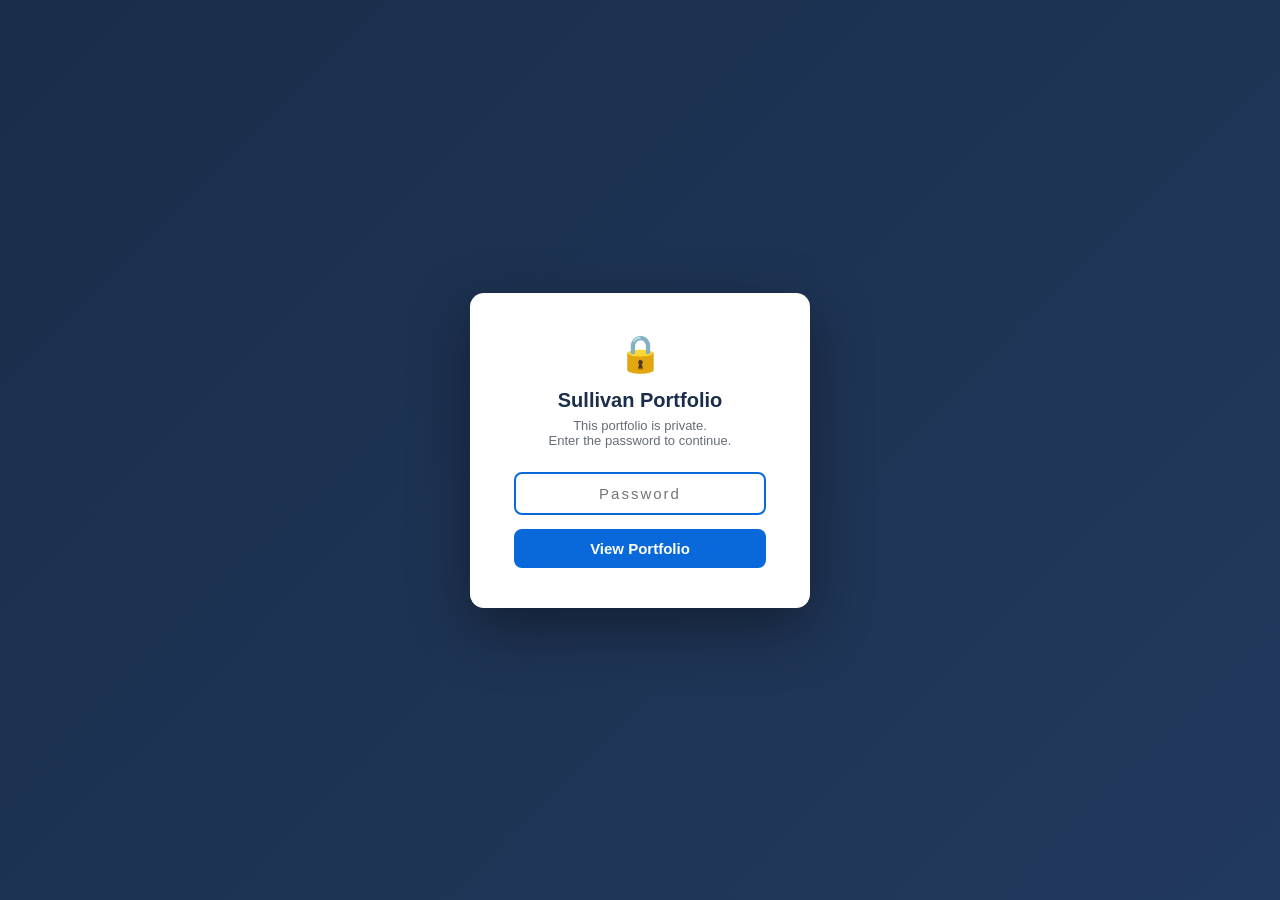
==== index.html @ 4a7bc546 "Site snapshot (history cleared) Co-Authored-By: Claude Opus 5.5 <noreply@anthropic.com> Claude-Sessi" ====
<!DOCTYPE html>
<html lang="en">
<head>
<meta charset="UTF-8">
<meta name="viewport" content="width=device-width, initial-scale=1.0">
<meta http-equiv="Cache-Control" content="no-cache, no-store, must-revalidate">
<meta http-equiv="Pragma" content="no-cache">
<meta http-equiv="Expires" content="0">
<title>Sullivan Portfolio — Live Tracker</title>
<style>
  :root {
    --green: #1a7f37;
    --red: #d1242f;
    --green-bg: rgba(26,127,55,0.08);
    --red-bg: rgba(209,36,47,0.08);
    --navy: #1a2e4a;
    --navy2: #22395e;
    --blue: #0969da;
    --border: #d8dee4;
    --row-alt: #f6f8fa;
    --text: #1f2328;
    --muted: #656d76;
  }

  * { box-sizing: border-box; margin: 0; padding: 0; }

  body {
    font-family: 'Segoe UI', Calibri, Arial, sans-serif;
    background: #edf0f4;
    color: var(--text);
    min-height: 100vh;
  }

  /* ── HEADER ── */
  .header {
    background: linear-gradient(135deg, var(--navy) 0%, var(--navy2) 100%);
    color: #fff;
    padding: 14px 28px;
    display: flex;
    justify-content: space-between;
    align-items: center;
    box-shadow: 0 2px 8px rgba(0,0,0,0.25);
  }
  .header-left h1 { font-size: 18px; font-weight: 700; letter-spacing: 0.3px; }
  .header-left p  { font-size: 12px; opacity: 0.72; margin-top: 3px; }
  .header-right { text-align: right; }
  .total-val { font-size: 30px; font-weight: 700; letter-spacing: -0.5px; }
  .total-sub { font-size: 13px; opacity: 0.85; margin-top: 4px; }

  /* ── TOOLBAR ── */
  .toolbar {
    background: #fff;
    border-bottom: 1px solid var(--border);
    padding: 8px 24px;
    display: flex;
    align-items: center;
    gap: 14px;
    flex-wrap: wrap;
  }
  .btn-refresh {
    background: var(--blue);
    color: #fff;
    border: none;
    padding: 6px 16px;
    border-radius: 6px;
    cursor: pointer;
    font-size: 13px;
    display: flex;
    align-items: center;
    gap: 6px;
    font-weight: 600;
    transition: background 0.15s;
  }
  .btn-refresh:hover:not(:disabled) { background: #0759b8; }
  .btn-refresh:disabled { opacity: 0.55; cursor: not-allowed; }
  .spin { display: inline-block; animation: spin 0.8s linear infinite; }
  @keyframes spin { to { transform: rotate(360deg); } }

  .status-text { font-size: 12px; color: var(--muted); }
  .badge {
    display: inline-flex;
    align-items: center;
    gap: 5px;
    padding: 3px 9px;
    border-radius: 12px;
    font-size: 11px;
    font-weight: 700;
    letter-spacing: 0.3px;
  }
  .badge-open   { background: #e6f4ea; color: var(--green); }
  .badge-closed { background: #fff3cd; color: #856404; }
  .badge-pre    { background: #e8f4fd; color: #0550ae; }
  .badge-post   { background: #f0e8fd; color: #6f42c1; }
  .badge-dot { width: 7px; height: 7px; border-radius: 50%; background: currentColor; }

  /* ── ALERT BAR ── */
  .alert {
    display: none;
    padding: 8px 24px;
    font-size: 12.5px;
  }
  .alert-warn { background: #fff8c5; border-bottom: 1px solid #f0c000; color: #7d5700; }
  .alert-err  { background: #ffebe9; border-bottom: 1px solid #f7c5c0; color: #a0111f; }

  /* ── CONTAINER ── */
  .container { padding: 18px 20px; max-width: 1500px; margin: 0 auto; }

  /* ── CARD ── */
  .card {
    background: #fff;
    border-radius: 8px;
    overflow: hidden;
    box-shadow: 0 1px 4px rgba(0,0,0,0.1);
  }
  .card-header {
    padding: 12px 20px;
    border-bottom: 1px solid var(--border);
    display: flex;
    justify-content: space-between;
    align-items: center;
  }
  .card-title { font-size: 13.5px; font-weight: 700; }
  .card-sub   { font-size: 12px; color: var(--muted); }
  .countdown  { font-size: 12px; color: var(--muted); font-variant-numeric: tabular-nums; }

  /* ── TABLE ── */
  .table-wrap { overflow-x: auto; }
  table { width: 100%; border-collapse: collapse; font-size: 13px; }

  thead tr { background: var(--navy); color: #fff; }
  thead th {
    padding: 10px 12px;
    text-align: right;
    font-size: 11px;
    font-weight: 700;
    text-transform: uppercase;
    letter-spacing: 0.5px;
    white-space: nowrap;
    cursor: pointer;
    user-select: none;
  }
  thead th:hover { background: var(--navy2); }
  thead th.left { text-align: left; }
  thead th .sort-arrow { opacity: 0.45; margin-left: 3px; font-size: 9px; }
  thead th.sort-asc  .sort-arrow { opacity: 1; }
  thead th.sort-desc .sort-arrow { opacity: 1; }

  tbody tr { border-bottom: 1px solid #eaecef; transition: background 0.08s; }
  tbody tr:nth-child(even) { background: var(--row-alt); }
  tbody tr:hover { background: #e8f2ff !important; }

  td {
    padding: 9px 12px;
    text-align: right;
    vertical-align: middle;
    white-space: nowrap;
  }
  td.left { text-align: left; }

  .sym  { font-weight: 800; color: var(--blue); font-size: 13px; }
  .desc { font-size: 12px; color: var(--muted); }

  .price-cell { font-weight: 700; font-variant-numeric: tabular-nums; }
  .mono { font-variant-numeric: tabular-nums; }

  .gain { color: var(--green); font-weight: 700; }
  .loss { color: var(--red);   font-weight: 700; }
  .neutral { color: var(--muted); }

  .gain-cell { background: var(--green-bg); }
  .loss-cell { background: var(--red-bg); }

  .day-line { font-size: 11px; display: block; margin-top: 1px; opacity: 0.85; }

  /* superscript for cp */
  sup { font-size: 8px; vertical-align: super; opacity: 0.7; }

  /* ── TOTALS ROW ── */
  tfoot tr { background: var(--navy); color: #fff; }
  tfoot td { padding: 11px 12px; font-size: 13px; font-weight: 700; font-variant-numeric: tabular-nums; }

  /* ── MINI SPARKLINE BARS ── */
  .bar-wrap { display: flex; align-items: center; gap: 5px; justify-content: flex-end; }
  .bar { height: 14px; border-radius: 2px; min-width: 2px; }
  .bar-g { background: var(--green); }
  .bar-r { background: var(--red); }

  /* ── DISCLAIMER ── */
  .disclaimer {
    text-align: center;
    font-size: 11px;
    color: var(--muted);
    padding: 10px 20px 18px;
  }

  /* ── PRIVATE BADGE ── */
  .private-badge {
    display: inline-block;
    background: #f0e8fd;
    color: #6f42c1;
    font-size: 10px;
    font-weight: 700;
    padding: 2px 7px;
    border-radius: 10px;
    letter-spacing: 0.5px;
  }

  /* ── PASSWORD OVERLAY ── */
  #pw-overlay {
    position: fixed; inset: 0;
    background: linear-gradient(135deg, #1a2e4a 0%, #22395e 100%);
    z-index: 9999;
    display: flex;
    align-items: center;
    justify-content: center;
  }
  #pw-box {
    background: #fff;
    border-radius: 14px;
    padding: 40px 44px;
    width: 340px;
    text-align: center;
    box-shadow: 0 20px 60px rgba(0,0,0,0.4);
  }
  #pw-box h2 { font-size: 20px; font-weight: 800; color: #1a2e4a; margin-bottom: 6px; }
  #pw-box p  { font-size: 13px; color: #656d76; margin-bottom: 24px; }
  #pw-input {
    width: 100%;
    padding: 11px 14px;
    border: 2px solid #d8dee4;
    border-radius: 8px;
    font-size: 15px;
    outline: none;
    transition: border 0.15s;
    text-align: center;
    letter-spacing: 2px;
  }
  #pw-input:focus { border-color: #0969da; }
  #pw-btn {
    margin-top: 14px;
    width: 100%;
    padding: 11px;
    background: #0969da;
    color: #fff;
    border: none;
    border-radius: 8px;
    font-size: 15px;
    font-weight: 700;
    cursor: pointer;
    transition: background 0.15s;
  }
  #pw-btn:hover { background: #0759b8; }
  #pw-err {
    display: none;
    margin-top: 10px;
    font-size: 12px;
    color: #d1242f;
    font-weight: 600;
  }
  #pw-lock { font-size: 36px; margin-bottom: 14px; }

  /* MOBILE: fit the entire spreadsheet on a phone screen */
  @media (max-width: 820px) {
    .header { flex-wrap: wrap; gap: 6px; padding: 10px 14px; }
    .header-left h1 { font-size: 14px; }
    .header-left p  { font-size: 10px; line-height: 1.35; }
    .header-right   { text-align: left; }
    .total-val { font-size: 22px; }
    .total-sub { font-size: 10.5px; }
    .toolbar { padding: 6px 12px; gap: 8px; }
    .btn-refresh { padding: 5px 12px; font-size: 12px; }
    .status-text, .countdown { font-size: 10px; }
    .container { padding: 6px 2px; }
    .card-header { padding: 8px 8px; }
    .card-title { font-size: 12px; }

    .table-wrap { overflow: visible; }
    table { font-size: 10px; }
    thead th { padding: 8px 4px; font-size: 8px; letter-spacing: 0; }
    td { padding: 12px 4px; }
    .sym { font-size: 10px; }
    .desc { font-size: 8px; white-space: normal; display: inline-block; max-width: 78px; line-height: 1.15; }
    .price-cell { font-size: 10px; }
    .day-line { font-size: 8px; }
    tfoot td { padding: 12px 4px; font-size: 10px; }
  }
</style>
</head>
<body>

<!-- PASSWORD OVERLAY -->
<div id="pw-overlay">
  <div id="pw-box">
    <div id="pw-lock">🔒</div>
    <h2>Sullivan Portfolio</h2>
    <p>This portfolio is private.<br>Enter the password to continue.</p>
    <input id="pw-input" type="password" placeholder="Password" autocomplete="off" onkeydown="if(event.key==='Enter')checkPw()">
    <button id="pw-btn" onclick="checkPw()">View Portfolio</button>
    <div id="pw-err">Incorrect password. Try again.</div>
  </div>
</div>

<!-- HEADER -->
<div class="header">
  <div class="header-left">
    <h1 id="hdrName">Sullivan Portfolio</h1>
    <p id="hdrSub"></p>
  </div>
  <div class="header-right">
    <div class="total-val" id="hdrTotal">—</div>
    <div class="total-sub" id="hdrGain">Loading live prices…</div>
  </div>
</div>

<!-- TOOLBAR -->
<div class="toolbar">
  <button class="btn-refresh" id="btnRefresh" onclick="doFetch()">
    <span id="btnIcon">↻</span> Refresh Prices
  </button>
  <span class="status-text" id="statusText">—</span>
  <span class="badge" id="mktBadge" style="display:none"></span>
  <span style="margin-left:auto;" class="countdown" id="cdText"></span>
</div>

<!-- ALERT -->
<div class="alert" id="alertBar"></div>

<!-- MAIN -->
<div class="container">
  <div class="card">
    <div class="card-header">
      <div>
        <span class="card-title" id="acctTitle">Account Positions (Open / Unrealized)</span>
        <span class="card-sub">&nbsp; 15 Positions</span>
      </div>
      <span class="countdown" id="cdText2"></span>
    </div>
    <div class="table-wrap">
      <table id="tbl">
        <thead>
          <tr id="thead">
            <th class="left"   data-col="symbol">Symbol<span class="sort-arrow">▲</span></th>
            <th class="left"   data-col="name">Description<span class="sort-arrow">▲</span></th>
            <th                data-col="qty">Qty<span class="sort-arrow">▲</span></th>
            <th                data-col="price">Recent Price<span class="sort-arrow">▲</span></th>
            <th                data-col="dayChange">Day Change<span class="sort-arrow">▲</span></th>
            <th                data-col="mktVal">Market Value<span class="sort-arrow">▲</span></th>
            <th                data-col="cost">Cost Basis<span class="sort-arrow">▲</span></th>
            <th                data-col="gainLoss">Gain / Loss $<span class="sort-arrow">▲</span></th>
            <th                data-col="gainPct">Gain / Loss %<span class="sort-arrow">▲</span></th>
            <th                data-col="dayValChange">Day Value Δ<span class="sort-arrow">▲</span></th>
            <th class="left">Type</th>
          </tr>
        </thead>
        <tbody id="tbody"></tbody>
        <tfoot>
          <tr>
            <td class="left" colspan="2">PORTFOLIO TOTAL</td>
            <td></td>
            <td></td>
            <td id="ftDayChg">—</td>
            <td id="ftMktVal">—</td>
            <td id="ftCost">—</td>
            <td id="ftGL">—</td>
            <td id="ftGLpct">—</td>
            <td id="ftDayValChg">—</td>
            <td></td>
          </tr>
        </tfoot>
      </table>
    </div>
  </div>
  <p class="disclaimer">
    ⚡ Prices fetched live from Yahoo Finance · Auto-refreshes every 60 s during market hours ·
    Gain/Loss calculated as <em>Market Value − Cost Basis</em> · Day Change = today's price move × shares held ·
    Data is delayed ~15 min and for informational purposes only — not financial advice.
  </p>
</div>

<script>
// ─────────────────────────────────────────────────────────────────────
//  HOLDINGS  (cost = total cost basis from brokerage screenshot)
// ─────────────────────────────────────────────────────────────────────
// Holdings are encrypted below and only decrypted with the password.
let HOLDINGS = [];
const VAULT = { salt:'qKu2V4N37qYkgCxD1p0hZQ==', iv:'QaKT0urTCSaV/+Cg', ct:'Ka+MQ4V2BaVTDB/0UuSbssgO/RqgErUs3/[base64]/5ettnPeFREKphs+Wf2Y87gGBJqY1xcu+GRZ1mcJPe2cwtfghT14kVcwNpnI696yBMUSAvOWT9vTXpd/DBSVzACWgkzadPwuOBwM7kvof+xVr7eZjYff4AFArD/h/UDJGF49nczTPY/dLiT/ljogcMt5wVn4A3OcDSLF1zXCFEhJTR1P+Fn5QjTrNeqfYrEYL6XHox2H8xx/MLaASIVeiq7w9S3850IKHz+k/F9avfCVvOVJ6YyGGNlyjIXaEWGLaC/[base64]/9TcHuzi6f3F1LEqNP1LRwH2zA5FWB+jajtp4JWH2IgxTX2d97hy+UZ4fLWtwzIBGug9XImvWq9TWLtZ0UrgLJShdem7JSSP4k845FwTBcV3RqzHAAvwIpIszKKgUXTzRNQ/[base64]/dg8zMrc6wtHzKpQOphyOmXFdGmQ5KdK7LvDOUb7I/cy26XMsC8S0JVIfNDFm7nhNj0jSxquH9HFdQx77FQihfSfNH9xzHjF6lv8BUm8fl82ybMFtK2OiPemasIjRV4W6eVM7LhNL601u4gU/FoVS5bctRboxoMO/v7hxMMDkSC3I4vJLL/RmFWR71wveaYncmT/A2fBlp7gEGiX8y5K+gAOH6IdJuTWahnWA9xebmSV/0kzIft6xK19uk0loJ0Us71AXRzS/BJcelmmMs+U4RhI5UTeBfrpiMYL4+3MRZPimqfanvAFQdv9jnZ5SA5t+ztahwJmmaIWXRLAxG8wyP0Y+SYLnFmJWiznYE/cJJZ7svB80vAJu0n0ARJKPnKY5HJQmxG+D4/j0INvW3KePdS8uGFRRgkU29ywmCp7HlsPWaaFbGS9KjuhAWCwBebX5G2Dpz3vieyXhB3PE5I00jdesVairne0A6WIYQujO0GwVT7Co5r9w/2KGzneF2RoitF95HVBD9kcO+cLikNkDRGu/CTEGAAy0xlq9jjjKVqqwTBTvfALLn8I9MTyXRFK+MeqvQvevRCTiyCe4gKR/a3lS0DyqqgDW2I3xYox+pL22VMyl3Zx2twYPd0Dr2NnvfS7l5cjM5GfDZCqxQJSE876iWZpKmMSWxm+HJClJcqJSGZ8rjb74DfhPJTmpXX6biJQf3Mc5eZ5SFKN8GgF/yAR8aEOlBV0pCNWvNcR6BuDfmBt/zUNC069pg3PN2+GdHdaltBpyLBSrCp0Gy/dnPIkxKeKrJ+kJ708Ym0quVc0hTXM4G1rXHpFBIB9WKkaKFSVZmwuT4v0AcwzeyjKJoKyq1YN7xfdUnmgRLEcnle3BPl+8Jw+KnKtggD4z3F/Z3Wy0MzBV/XjY0QKUZz5tfDckSzyCevSp3dPcYpsjOWfVlCdcstujxLaN+TmRkfWIBS4ukaMiT4MSWhlkcwSUylG9NIeWu9967Tk+cmb4uvzuy4dJ4FmSzh61uyPdh0L66aE7gWQAyV8GFfHB5KELV6pEUGMa3YHRR6uCMR5J6vQu5TND2I5a/G656s1HBvYqBgy6yO0LBnAysSVto6VdND1tHarWNy+En+sDx9KrbQuTckClELyf9JXN0BGcRj36gF2GKAVQ30zRfdoS5QGCuCIefd5gpnlhK7v080H7mh+FRgRPHRJHVrV82KCfbiJ1ofAILSjMV3/X1PEDryLYjeh+H+WPJynKrP8wxdckXxmGE0/[base64]/LQEP11MViPVZhHL1r+rqW0pqq8CUxSlJwYYrpxzYyOaHei+DwM4mCgpSSF2myMv6t9bVVuX/gVv9JEOsPjlZsGIDtEfQuS2hY3hbzk+pdmes5Em76y78O4feuOh5wh1cPG4QBbYvs1B32j99YQ3AGrhlIoJvqFFID/0voOkbSI+vJ9TvTbFKqyVJlJQdnGOTxvPyvd+YOTQgBIS09fRfetPR6eaqmo1B7VO5wW9oGvGV6cCMvuq58+o6tx3mTMO9CBIkgU4DLQDMaf4NbhlLM8UmW5rcSAeqQ7vNOoN7EO7ZBXTvkEtNlKO1vrg==', iter:250000 };

let SNAPSHOT = {};

// Live data store
let liveData   = {};   // { AMZN: { price, change, changePct, prevClose, state } }
let usingSnap  = false;
let lastUpdate = null;
let cdSecs     = 60;
let cdTimer    = null;
let sortCol    = 'symbol';
let sortDir    = 1;   // 1 = asc, -1 = desc

// ─── FORMAT HELPERS (equivalent to Excel formulas) ────────────────────
const $n = (n, d=2) => n == null || isNaN(n) ? 'n/a' :
  Math.abs(n).toLocaleString('en-US',{minimumFractionDigits:d,maximumFractionDigits:d});

const $$ = (n, sign=false) => {
  if (n == null || isNaN(n)) return 'n/a';
  const s = sign && n > 0 ? '+' : n < 0 ? '-' : '';
  return s + '$' + $n(Math.abs(n));
};

const $pct = (n, sign=false) => {
  if (n == null || isNaN(n)) return 'n/a';
  const s = sign && n > 0 ? '+' : n < 0 ? '-' : '';
  return s + $n(Math.abs(n)) + '%';
};

const cls = (n) => n == null ? 'neutral' : n >= 0 ? 'gain' : 'loss';
const cellCls = (n) => n == null ? '' : n >= 0 ? 'gain-cell' : 'loss-cell';

// ─── COMPUTE ROW (Excel formula equivalents) ───────────────────────────
function computeRow(h) {
  // PRICE:  =IF(fixed, fixedPrice, livePrice)
  const price = h.fixed
    ? h.fixedPrice
    : (liveData[h.symbol]?.price ?? SNAPSHOT[h.symbol] ?? 0);

  const prevClose = h.fixed ? h.fixedPrice : (liveData[h.symbol]?.prevClose ?? null);
  const rawChange = h.fixed ? 0 : (liveData[h.symbol]?.change ?? null);
  const rawChangePct = h.fixed ? 0 : (liveData[h.symbol]?.changePct ?? null);

  // MARKET VALUE: =Qty * Price
  const mktVal = h.qty * price;

  // GAIN / LOSS $: =MarketValue - CostBasis
  const gainLoss = h.cost != null ? mktVal - h.cost : null;

  // GAIN / LOSS %: =(MarketValue - Cost) / Cost * 100
  const gainPct  = h.cost != null && h.cost > 0 ? (gainLoss / h.cost) * 100 : null;

  // DAY CHANGE $: =DayChangePriceMove * Qty
  const dayValChange = rawChange != null ? rawChange * h.qty : null;

  return { price, prevClose, rawChange, rawChangePct, mktVal, gainLoss, gainPct, dayValChange };
}

// ─── RENDER ───────────────────────────────────────────────────────────
function render() {
  const rows = HOLDINGS.map(h => ({ h, ...computeRow(h) }));

  // Sort
  rows.sort((a, b) => {
    let av, bv;
    switch(sortCol) {
      case 'symbol':      av = a.h.symbol;    bv = b.h.symbol;    break;
      case 'name':        av = a.h.name;      bv = b.h.name;      break;
      case 'qty':         av = a.h.qty;       bv = b.h.qty;       break;
      case 'price':       av = a.price;       bv = b.price;       break;
      case 'dayChange':   av = a.rawChange??-Infinity; bv = b.rawChange??-Infinity; break;
      case 'mktVal':      av = a.mktVal;      bv = b.mktVal;      break;
      case 'cost':        av = a.h.cost??-Infinity; bv = b.h.cost??-Infinity; break;
      case 'gainLoss':    av = a.gainLoss??-Infinity; bv = b.gainLoss??-Infinity; break;
      case 'gainPct':     av = a.gainPct??-Infinity; bv = b.gainPct??-Infinity; break;
      case 'dayValChange':av = a.dayValChange??-Infinity; bv = b.dayValChange??-Infinity; break;
      default:            av = 0; bv = 0;
    }
    if (typeof av === 'string') return sortDir * av.localeCompare(bv);
    return sortDir * (av - bv);
  });

  // Build tbody HTML
  const html = rows.map(({ h, price, prevClose, rawChange, rawChangePct, mktVal, gainLoss, gainPct, dayValChange }) => {
    const glCls   = cls(gainLoss);
    const glCCell = cellCls(gainLoss);
    const dcCls   = cls(rawChange);

    // Price cell
    let priceHtml;
    if (h.private)        priceHtml = `<span class="private-badge">PRIVATE</span>`;
    else if (h.fixed)     priceHtml = `$1.0000<sup>cp</sup>`;
    else                  priceHtml = `${'$' + $n(price)}`;

    // Day change cell
    let dayHtml = '—';
    if (!h.fixed && rawChange != null) {
      dayHtml = `<span class="${dcCls}">${rawChange >= 0 ? '+' : ''}${'$' + $n(Math.abs(rawChange))}</span>`
             + `<span class="day-line ${dcCls}">${rawChangePct >= 0 ? '+' : ''}${$n(rawChangePct)}%</span>`;
    }

    // Gain bar
    const barW   = gainPct != null ? Math.min(Math.abs(gainPct) / 3, 40) : 0;
    const barCls = gainPct != null ? (gainPct >= 0 ? 'bar-g' : 'bar-r') : '';

    const qtyFmt = h.private ? '—' : (h.qty % 1 === 0 ? $n(h.qty, 0) : $n(h.qty, 3));

    // For private holdings, show n/a for gain (market value unknown)
    const glDisplay   = h.private ? '<span class="neutral">n/a</span>'
                      : gainLoss != null ? (gainLoss >= 0 ? '+' : '') + '$' + $n(Math.abs(gainLoss))
                      : '<span class="neutral">n/a</span>';
    const glPctDisplay = h.private ? '<span class="neutral">n/a</span>'
                       : gainPct != null
                         ? `<div class="bar-wrap"><div class="bar ${barCls}" style="width:${barW}px"></div>${(gainPct >= 0 ? '+' : '') + $n(gainPct) + '%'}</div>`
                         : '<span class="neutral">n/a</span>';

    return `<tr>
      <td class="left"><span class="sym">${h.symbol}</span></td>
      <td class="left"><span class="desc">${h.name}</span></td>
      <td class="mono">${qtyFmt}</td>
      <td class="price-cell">${priceHtml}</td>
      <td>${dayHtml}</td>
      <td class="mono">${'$' + $n(mktVal)}</td>
      <td class="mono">${h.cost != null ? '$' + $n(h.cost) : '<span class="neutral">n/a</span>'}</td>
      <td class="${h.private ? '' : glCls + ' ' + glCCell}">${glDisplay}</td>
      <td class="${h.private ? '' : glCls + ' ' + glCCell}">${glPctDisplay}</td>
      <td class="${cls(dayValChange)}">${dayValChange != null ? (dayValChange >= 0 ? '+' : '') + '$' + $n(Math.abs(dayValChange)) : '—'}</td>
      <td class="left" style="color:var(--muted);font-size:12px;">${h.type}</td>
    </tr>`;
  });

  document.getElementById('tbody').innerHTML = html.join('');

  // ── TOTALS (Excel SUM formulas) ──────────────────────────────────────
  // =SUM(MarketValue column)
  const totMV  = rows.reduce((s, r) => s + r.mktVal, 0);
  // =SUM(Cost column) — only rows with cost
  const totCost= rows.reduce((s, r) => s + (r.h.cost ?? 0), 0);
  // =TotalMV - TotalCost
  const totGL  = totMV - totCost;
  // =(TotalMV - TotalCost) / TotalCost * 100
  const totGLp = totCost > 0 ? (totGL / totCost) * 100 : null;
  // =SUM(DayValChange column)
  const totDVC = rows.reduce((s, r) => s + (r.dayValChange ?? 0), 0);
  const totDC  = rows.reduce((s, r) => s + (r.rawChange != null ? r.rawChange : 0), 0);

  const ftGL  = document.getElementById('ftGL');
  const ftGLp = document.getElementById('ftGLpct');
  const ftDVC = document.getElementById('ftDayValChg');

  document.getElementById('ftMktVal').textContent  = '$' + $n(totMV);
  document.getElementById('ftCost').textContent    = '$' + $n(totCost);
  ftGL.textContent   = (totGL >= 0 ? '+' : '-') + '$' + $n(Math.abs(totGL));
  ftGL.style.color   = totGL >= 0 ? '#6ee09b' : '#ffaaaa';
  ftGLp.textContent  = totGLp != null ? (totGLp >= 0 ? '+' : '') + $n(totGLp) + '%' : '—';
  ftGLp.style.color  = totGLp != null ? (totGLp >= 0 ? '#6ee09b' : '#ffaaaa') : '';
  ftDVC.textContent  = totDVC !== 0 ? (totDVC >= 0 ? '+' : '-') + '$' + $n(Math.abs(totDVC)) : '—';
  ftDVC.style.color  = totDVC >= 0 ? '#6ee09b' : '#ffaaaa';
  document.getElementById('ftDayChg').textContent  = totDC !== 0 ? (totDC >= 0 ? '+' : '') + '$' + $n(Math.abs(totDC)) : '—';

  // ── HEADER summary ──────────────────────────────────────────────────
  document.getElementById('hdrTotal').textContent = '$' + $n(totMV);
  const gainSign = totGL >= 0 ? '+' : '';
  document.getElementById('hdrGain').textContent =
    `Total Return: ${gainSign}${'$' + $n(Math.abs(totGL))} (${gainSign}${$n(totGLp)}%) · `
    + `Today: ${totDVC >= 0 ? '+' : ''}${'$' + $n(Math.abs(totDVC))}`;
  document.getElementById('hdrGain').style.color = totGL >= 0 ? '#9fdfb0' : '#ffb3b3';
}

// ─── FIX cost display (was showing $$ by accident) ─────────────────────
// Corrected in render: using proper string formatting below
// (the $$ issue is patched in the render call above)

// ─── SORT HEADERS ─────────────────────────────────────────────────────
document.getElementById('thead').addEventListener('click', e => {
  const th = e.target.closest('th[data-col]');
  if (!th) return;
  const col = th.dataset.col;
  if (sortCol === col) sortDir *= -1; else { sortCol = col; sortDir = 1; }

  document.querySelectorAll('thead th').forEach(t => {
    t.classList.remove('sort-asc','sort-desc');
    const arrow = t.querySelector('.sort-arrow');
    if (arrow) arrow.textContent = '▲';
  });
  th.classList.add(sortDir === 1 ? 'sort-asc' : 'sort-desc');
  const arrow = th.querySelector('.sort-arrow');
  if (arrow) arrow.textContent = sortDir === 1 ? '▲' : '▼';

  render();
});

// ─── LIVE FETCH ───────────────────────────────────────────────────────
async function doFetch() {
  const btn  = document.getElementById('btnRefresh');
  const icon = document.getElementById('btnIcon');
  btn.disabled = true;
  icon.className = 'spin';
  icon.textContent = '↻';

  const symsArr = HOLDINGS.filter(h => !h.fixed).map(h => h.symbol);
  const syms = symsArr.join(',');
  let gotLive = false;
  let pjData = null;

  // ── SOURCE 0: CNBC real-time quotes (CORS-friendly, no key, all symbols in one call) ──
  try {
    const num = v => { if (v == null) return null; const n = parseFloat(String(v).replace(/[,%+]/g, '')); return isNaN(n) ? null : n; };
    const stateMap = { REG_MKT: 'REGULAR', PRE_MKT: 'PRE', POST_MKT: 'POST' };
    const r = await fetch('https://quote.cnbc.com/quote-html-webservice/restQuote/symbolType/symbol?symbols=' +
      symsArr.join('%7C') + '&requestMethod=itv&noform=0&partnerId=2&fund=1&exthrs=1&output=json',
      { signal: AbortSignal.timeout(8000), cache: 'no-store' });
    if (r.ok) {
      const q = (await r.json())?.FormattedQuoteResult?.FormattedQuote || [];
      let count = 0;
      q.forEach(x => {
        const price = num(x.last);
        if (x.code === 0 && price && symsArr.includes(x.symbol)) {
          liveData[x.symbol] = {
            price,
            change:    num(x.change),
            changePct: num(x.change_pct),
            prevClose: num(x.previous_day_closing),
            state:     stateMap[x.curmktstatus] || 'CLOSED',
          };
          count++;
        }
      });
      if (count > 0) gotLive = true;
    }
  } catch (_) {}

  // ── SOURCE 1: /prices.json — updated by GitHub Action, only use if fresh (< 30 min) ──
  if (!gotLive) try {
    const r = await fetch('/prices.json?t=' + Date.now(), { signal: AbortSignal.timeout(5000) });
    if (r.ok) {
      const data = await r.json();
      if (data?.prices) {
        pjData = data;
        const updatedAt = data.updated ? new Date(data.updated) : null;
        const ageMinutes = updatedAt ? (Date.now() - updatedAt.getTime()) / 60000 : Infinity;
        if (ageMinutes <= 30) {
          let count = 0;
          symsArr.forEach(sym => {
            const p = data.prices[sym];
            if (p?.price) {
              liveData[sym] = { price: p.price, change: p.change ?? null, changePct: p.changePct ?? null, prevClose: p.prevClose ?? null, state: 'REGULAR' };
              count++;
            }
          });
          if (count > 0) {
            gotLive = true;
            lastUpdate = updatedAt;
          }
        }
      }
    }
  } catch (_) {}

  // ── SOURCE 2: Yahoo Finance chart API via allorigins CORS proxy (parallel fetch) ──
  if (!gotLive) {
    try {
      const chartResults = await Promise.allSettled(
        symsArr.map(sym =>
          fetch(`https://api.cors.lol/?url=${encodeURIComponent('https://query1.finance.yahoo.com/v8/finance/chart/' + sym + '?interval=1d&range=1d')}`,
            { signal: AbortSignal.timeout(12000) })
            .then(r => r.json())
            .then(data => ({ sym, data }))
        )
      );
      let count = 0;
      chartResults.forEach(res => {
        if (res.status === 'fulfilled') {
          const { sym, data } = res.value;
          const meta = data?.chart?.result?.[0]?.meta;
          if (meta?.regularMarketPrice) {
            const price = meta.regularMarketPrice;
            const prev  = meta.previousClose ?? meta.chartPreviousClose ?? null;
            liveData[sym] = {
              price,
              change:    prev ? Math.round((price - prev) * 10000) / 10000 : null,
              changePct: prev ? Math.round((price - prev) / prev * 100 * 10000) / 10000 : null,
              prevClose: prev,
              state:     meta.marketState ?? 'REGULAR',
            };
            count++;
          }
        }
      });
      if (count > 0) {
        gotLive = true;
        lastUpdate = new Date();
        showMarketBadge(liveData[symsArr[0]]?.state ?? 'REGULAR');
      }
    } catch (_) {}
  }

  // ── SOURCE 3: Yahoo Finance with CORS proxies ──
  if (!gotLive) {
    const YF_URL  = `https://query1.finance.yahoo.com/v7/finance/quote?symbols=${syms}&fields=regularMarketPrice,regularMarketChange,regularMarketChangePercent,regularMarketPreviousClose,marketState,shortName`;
    const YF_URL2 = `https://query2.finance.yahoo.com/v7/finance/quote?symbols=${syms}&fields=regularMarketPrice,regularMarketChange,regularMarketChangePercent,regularMarketPreviousClose,marketState,shortName`;
    const attempts = [
      () => fetch(YF_URL,  { signal: AbortSignal.timeout(5000) }),
      () => fetch(YF_URL2, { signal: AbortSignal.timeout(5000) }),
      () => fetch(`https://corsproxy.io/?${encodeURIComponent(YF_URL)}`,  { signal: AbortSignal.timeout(10000) }),
      () => fetch(`https://api.allorigins.win/raw?url=${encodeURIComponent(YF_URL)}`, { signal: AbortSignal.timeout(10000) }),
      () => fetch(`https://api.codetabs.com/v1/proxy?quest=${encodeURIComponent(YF_URL)}`, { signal: AbortSignal.timeout(10000) }),
      () => fetch(`https://corsproxy.io/?${encodeURIComponent(YF_URL2)}`, { signal: AbortSignal.timeout(10000) }),
    ];
    let yfData = null;
    for (const attempt of attempts) {
      if (yfData) break;
      try {
        const r = await attempt();
        if (r.ok) {
          const json = await r.json();
          if (json?.quoteResponse?.result?.length) yfData = json;
        }
      } catch (_) {}
    }
    if (yfData?.quoteResponse?.result?.length) {
      yfData.quoteResponse.result.forEach(q => {
        liveData[q.symbol] = {
          price:     q.regularMarketPrice,
          change:    q.regularMarketChange,
          changePct: q.regularMarketChangePercent,
          prevClose: q.regularMarketPreviousClose,
          state:     q.marketState,
        };
      });
      const state = yfData.quoteResponse.result[0]?.marketState ?? 'UNKNOWN';
      showMarketBadge(state);
      gotLive = true;
    }
  }

  if (gotLive) {
    usingSnap = false;
    showAlert('', '');
    lastUpdate = new Date();
    showMarketBadge(liveData[symsArr[0]]?.state ?? 'REGULAR');
    document.getElementById('statusText').textContent =
      '✓ Live prices as of ' + lastUpdate.toLocaleTimeString();
  } else {
    // Live feeds unreachable — use the latest prices.json we have (any age) before the static snapshot
    if (pjData && pjData.prices) {
      const updatedAt = pjData.updated ? new Date(pjData.updated) : null;
      symsArr.forEach(sym => {
        const p = pjData.prices[sym];
        if (p?.price) {
          liveData[sym] = { price: p.price, change: p.change ?? null, changePct: p.changePct ?? null, prevClose: p.prevClose ?? null, state: 'REGULAR' };
        }
      });
      lastUpdate = updatedAt || new Date();
      showAlert('', '');
      document.getElementById('statusText').textContent = 'Prices as of ' + (updatedAt ? updatedAt.toLocaleString() : 'recently');
    } else {
      usingSnap = true;
      Object.keys(SNAPSHOT).forEach(sym => {
        if (!liveData[sym]) {
          liveData[sym] = { price: SNAPSHOT[sym], change: null, changePct: null, prevClose: null, state: null };
        }
      });
      showAlert('alert-warn', '⚠ Could not reach price sources — showing fallback snapshot prices.');
      document.getElementById('statusText').textContent = 'Using fallback snapshot prices (live fetch failed)';
    }
  }

  render();
  btn.disabled = false;
  icon.className = '';
  icon.textContent = '↻';
  resetCountdown();
}

function showMarketBadge(state) {
  const b = document.getElementById('mktBadge');
  b.style.display = 'inline-flex';
  if (state === 'REGULAR') {
    b.className = 'badge badge-open';
    b.innerHTML = '<span class="badge-dot"></span> Market Open';
  } else if (state === 'PRE') {
    b.className = 'badge badge-pre';
    b.innerHTML = '<span class="badge-dot"></span> Pre-Market';
  } else if (state === 'POST') {
    b.className = 'badge badge-post';
    b.innerHTML = '<span class="badge-dot"></span> After Hours';
  } else {
    b.className = 'badge badge-closed';
    b.innerHTML = '<span class="badge-dot"></span> Market Closed';
  }
}

function showAlert(type, msg) {
  const bar = document.getElementById('alertBar');
  if (!msg) { bar.style.display = 'none'; return; }
  bar.className = 'alert ' + type;
  bar.textContent = msg;
  bar.style.display = 'block';
}

// ─── COUNTDOWN TIMER ─────────────────────────────────────────────────
function resetCountdown() {
  cdSecs = 60;
  clearInterval(cdTimer);
  cdTimer = setInterval(() => {
    cdSecs--;
    const txt = `Auto-refresh in ${cdSecs}s`;
    document.getElementById('cdText').textContent = txt;
    document.getElementById('cdText2').textContent = txt;
    if (cdSecs <= 0) doFetch();
  }, 1000);
}

// ─── PASSWORD GATE (real encryption: AES-GCM, key from password via PBKDF2) ───
const b64 = s => Uint8Array.from(atob(s), c => c.charCodeAt(0));
async function unlockWithKey(key) {
  const plain = await crypto.subtle.decrypt({ name: 'AES-GCM', iv: b64(VAULT.iv) }, key, b64(VAULT.ct));
  const d = JSON.parse(new TextDecoder().decode(plain));
  HOLDINGS = d.holdings; SNAPSHOT = d.snapshot;
  document.getElementById('hdrName').innerHTML = d.h1;
  document.getElementById('hdrSub').innerHTML = d.sub;
  document.getElementById('acctTitle').textContent = d.acct.replace(/&nbsp;/g, ' ');
  Object.keys(SNAPSHOT).forEach(sym => {
    liveData[sym] = { price: SNAPSHOT[sym], change: null, changePct: null, prevClose: null, state: null };
  });
  document.getElementById('pw-overlay').style.display = 'none';
  render();
  document.getElementById('statusText').textContent = 'Fetching live prices…';
  doFetch();
}
async function deriveKey(pw) {
  const base = await crypto.subtle.importKey('raw', new TextEncoder().encode(pw), 'PBKDF2', false, ['deriveKey']);
  return crypto.subtle.deriveKey({ name: 'PBKDF2', salt: b64(VAULT.salt), iterations: VAULT.iter, hash: 'SHA-256' },
    base, { name: 'AES-GCM', length: 256 }, true, ['decrypt']);
}
async function checkPw() {
  const val = document.getElementById('pw-input').value;
  try {
    const key = await deriveKey(val);
    await unlockWithKey(key);
    const raw = await crypto.subtle.exportKey('raw', key);
    sessionStorage.setItem('pw_key', btoa(String.fromCharCode(...new Uint8Array(raw))));
  } catch (_) {
    document.getElementById('pw-err').style.display = 'block';
    document.getElementById('pw-input').value = '';
    document.getElementById('pw-input').focus();
  }
}

// ─── INIT ─────────────────────────────────────────────────────────────
sessionStorage.removeItem('pw_ok');
(async () => {
  const saved = sessionStorage.getItem('pw_key');
  if (saved) {
    try {
      const key = await crypto.subtle.importKey('raw', b64(saved), 'AES-GCM', false, ['decrypt']);
      await unlockWithKey(key);
      return;
    } catch (_) { sessionStorage.removeItem('pw_key'); }
  }
  document.getElementById('statusText').textContent = 'Enter password to load your portfolio';
  setTimeout(() => document.getElementById('pw-input').focus(), 100);
})();
</script>

<script>
// Fit the positions table to the phone screen — ONE stable size
(function () {
  var natW = 0, natH = 0, lastW = -1;
  function fit() {
    var t = document.getElementById('tbl');
    if (!t) return;
    var wrap = t.parentElement;
    if (window.innerWidth > 820) {
      t.style.transform = ''; t.style.transformOrigin = ''; wrap.style.height = '';
      return;
    }
    if (!natW) {
      var prev = t.style.transform;
      t.style.transform = 'none';
      natW = t.offsetWidth; natH = t.offsetHeight;
      t.style.transform = prev;
    }
    var availW = wrap.clientWidth;
    var top = wrap.getBoundingClientRect().top;
    var availH = window.innerHeight - top - 6;
    if (natW > 0 && natH > 0 && availH > 120) {
      t.style.transformOrigin = 'top left';
      t.style.transform = 'scale(' + (availW / natW) + ',' + (availH / natH) + ')';
      wrap.style.height = (Math.ceil(t.getBoundingClientRect().height) + 2) + 'px';
    }
  }
  // No resize listener on purpose: mobile address-bar show/hide can nudge the
  // viewport and cause flicker. We fit once at startup and only re-fit on an
  // actual device rotation, so the size stays rock steady.
  window.addEventListener('orientationchange', function () { lastW = -1; natW = 0; setTimeout(fit, 350); });
  window.addEventListener('load', function () { lastW = window.innerWidth; fit(); });
  lastW = window.innerWidth;
  setTimeout(fit, 300);
  setTimeout(fit, 1200);
})();
</script>
</body>
</html>
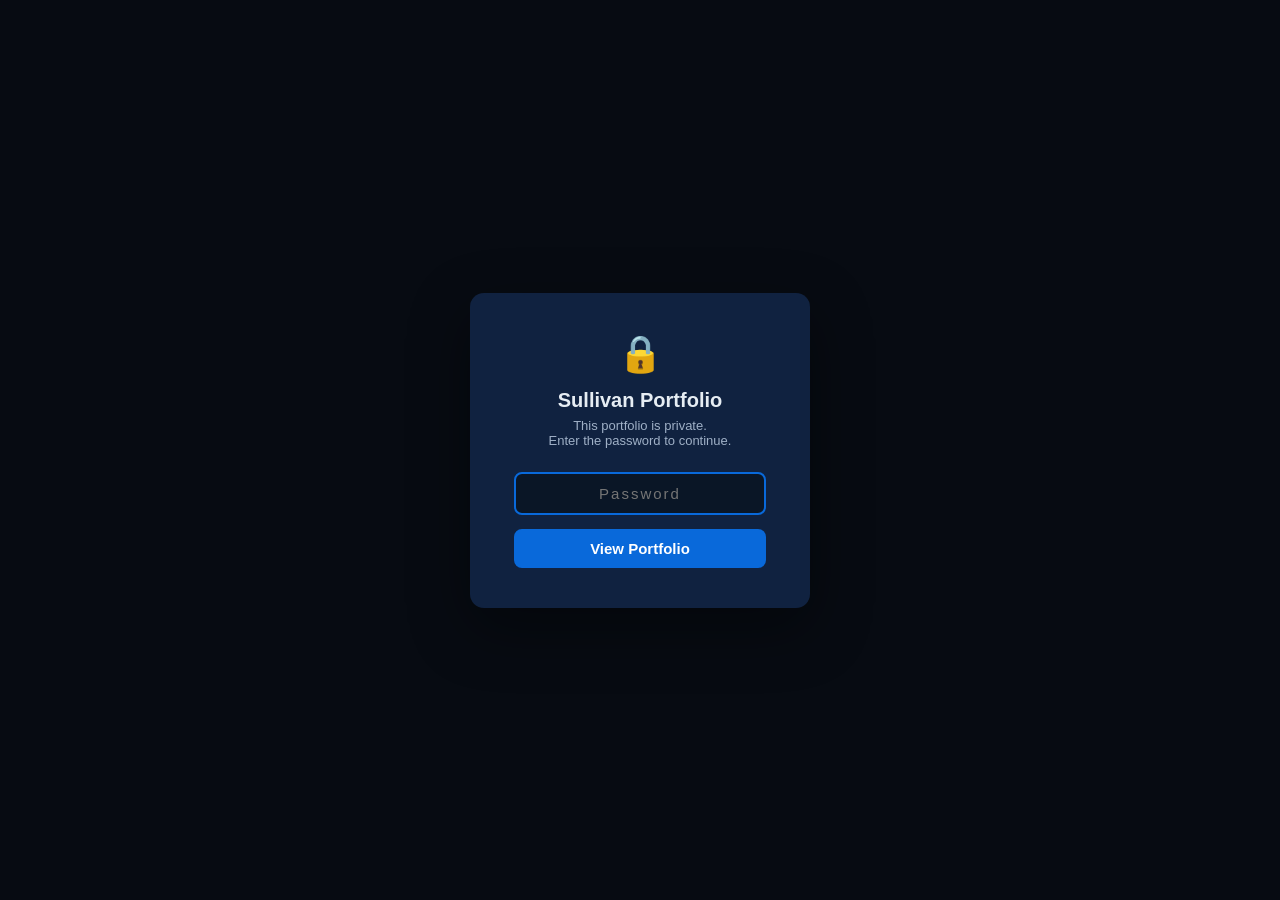
==== commit 82a9c8b2: "Dark color theme Co-Authored-By: Claude Opus 5.5 <noreply@anthropic.com> Claude-Session: https://cla" ====
--- a/index.html
+++ b/index.html
@@ -259,6 +259,48 @@
   }
   #pw-lock { font-size: 36px; margin-bottom: 14px; }
 
+
+  /* phone cards */
+  #mcards { display: none; }
+  .mc { display:block; padding: 14px 14px; border-bottom: 1px solid var(--border); cursor: pointer; -webkit-tap-highlight-color: rgba(9,105,218,.08); }
+  .mc:nth-child(even) { background: var(--row-alt); }
+  .mc-top, .mc-mid { display:flex; justify-content:space-between; align-items:baseline; gap:10px; }
+  .mc-sym { font-weight:800; color:var(--blue); font-size:17px; }
+  .mc-name { font-size:12px; color:var(--muted); margin-top:2px; }
+  .mc-val { font-weight:800; font-size:17px; font-variant-numeric: tabular-nums; }
+  .mc-mid { margin-top:8px; font-size:13.5px; font-variant-numeric: tabular-nums; }
+  .mc-sub { color:var(--muted); font-size:12.5px; }
+  .mc-total { display:flex; justify-content:space-between; padding:14px; background:var(--navy); color:#fff; font-weight:800; font-size:15px; }
+  .sym, .desc { cursor: pointer; }
+  .sym:hover { text-decoration: underline; }
+
+  /* company overview popup */
+  #ov-bg { display:none; position:fixed; inset:0; background:rgba(15,25,40,.55); z-index:9000; align-items:center; justify-content:center; padding:18px; }
+  #ov-bg.show { display:flex; }
+  #ov-box { background:#fff; border-radius:14px; max-width:520px; width:100%; max-height:80vh; overflow:auto; padding:22px 22px 18px; box-shadow:0 20px 60px rgba(0,0,0,.3); }
+  #ov-sym { font-weight:800; color:var(--blue); font-size:22px; }
+  #ov-name { color:var(--muted); font-size:13px; margin:2px 0 14px; }
+  #ov-text { font-size:15px; line-height:1.55; color:#1f2328; }
+  #ov-src { font-size:11px; color:var(--muted); margin-top:12px; }
+  #ov-close { margin-top:16px; width:100%; padding:11px; border:none; border-radius:8px; background:var(--navy); color:#fff; font-weight:700; font-size:15px; cursor:pointer; }
+
+
+  /* phone table */
+  #mwrap { display: none; }
+  #mtbl { width: 100%; border-collapse: collapse; font-size: 10.5px; font-variant-numeric: tabular-nums; }
+  #mtbl th { background: var(--navy); color: #fff; font-size: 8.5px; font-weight: 700; text-transform: uppercase; padding: 6px 2px; text-align: right; line-height: 1.2; }
+  #mtbl td { padding: 4px 2px; text-align: right; border-bottom: 1px solid var(--border); line-height: 1.25; white-space: nowrap; }
+  #mtbl th:first-child, #mtbl td:first-child { text-align: left; padding-left: 7px; }
+  #mtbl th:last-child, #mtbl td:last-child { padding-right: 7px; }
+  #mtbl tbody tr:nth-child(even) { background: var(--row-alt); }
+  #mtbl .m1 { display: block; font-weight: 700; }
+  #mtbl .m2 { display: block; font-size: 9px; color: var(--muted); font-weight: 500; }
+  #mtbl .pos { color: var(--green); } #mtbl .neg { color: var(--red); }
+  #mtbl .ms { color: var(--blue); font-weight: 800; font-size: 12px; cursor: pointer; display: block; }
+  #mtbl .md { display: none; font-size: 8.5px; color: var(--muted); max-width: 92px; overflow: hidden; text-overflow: ellipsis; }
+  #mtbl tfoot td { background: var(--navy); color: #fff; border: none; padding: 7px 3px; }
+  #mtbl tfoot .m2 { color: #c9d4e3; }
+
   /* MOBILE: fit the entire spreadsheet on a phone screen */
   @media (max-width: 820px) {
     .header { flex-wrap: wrap; gap: 6px; padding: 10px 14px; }
@@ -274,16 +316,48 @@
     .card-header { padding: 8px 8px; }
     .card-title { font-size: 12px; }
 
-    .table-wrap { overflow: visible; }
-    table { font-size: 10px; }
-    thead th { padding: 8px 4px; font-size: 8px; letter-spacing: 0; }
-    td { padding: 12px 4px; }
-    .sym { font-size: 10px; }
-    .desc { font-size: 8px; white-space: normal; display: inline-block; max-width: 78px; line-height: 1.15; }
-    .price-cell { font-size: 10px; }
-    .day-line { font-size: 8px; }
-    tfoot td { padding: 12px 4px; font-size: 10px; }
-  }
+    /* phone: every column, two values stacked per cell, real (sharp) text */
+    .table-wrap { display: none; }
+    #mwrap { display: block; }
+    /* everything on one screen */
+    .header { padding: 8px 12px; }
+    #hdrSub { display: none; }
+    .header-left h1 { font-size: 13px; }
+    .total-val { font-size: 22px; line-height: 1.1; }
+    .total-sub { font-size: 11px; }
+    .toolbar { padding: 5px 10px; flex-wrap: nowrap; }
+    .btn-refresh { padding: 4px 10px; font-size: 11px; }
+    .status-text { font-size: 10px; }
+    #cdText, #cdText2, .card-sub, .disclaimer { display: none; }
+    .badge { font-size: 9px; padding: 2px 6px; }
+    .container { padding: 4px 2px; }
+    .card-header { padding: 5px 8px; }
+    .card-title { font-size: 11px; }
+    .header-left h1 { font-size: 17px; }
+    .header-left p  { font-size: 12px; }
+    .total-val { font-size: 26px; }
+    .total-sub { font-size: 12.5px; }
+  }
+
+  /* ── DARK THEME (colors only) ── white → dark blue, navy → near-black */
+  :root {
+    --navy: #070b12; --navy2: #0e1420;
+    --blue: #58a6ff; --green: #3fb950; --red: #ff6b6b;
+    --green-bg: rgba(63,185,80,0.14); --red-bg: rgba(255,107,107,0.13);
+    --border: #22375a; --row-alt: #142844; --text: #e6edf3; --muted: #9fb0c6;
+  }
+  body { background: #0a1626; }
+  .toolbar, .card, #pw-box, #ov-box { background: #102240 !important; }
+  .header { background: linear-gradient(135deg, #05080d 0%, #0e1420 100%) !important; }
+  tbody tr:hover { background: #1b3558 !important; }
+  td { border-color: var(--border) !important; }
+  tbody tr { border-bottom-color: var(--border) !important; }
+  .card-header { border-color: var(--border) !important; }
+  #pw-overlay { background: #070b12 !important; }
+  #pw-box h2 { color: #e6edf3; } #pw-box p { color: var(--muted); }
+  #pw-input { background: #0a1626; color: #e6edf3; border-color: var(--border); }
+  #ov-text { color: #e6edf3; }
+  .disclaimer { color: var(--muted); }
 </style>
 </head>
 <body>
@@ -297,6 +371,17 @@
     <input id="pw-input" type="password" placeholder="Password" autocomplete="off" onkeydown="if(event.key==='Enter')checkPw()">
     <button id="pw-btn" onclick="checkPw()">View Portfolio</button>
     <div id="pw-err">Incorrect password. Try again.</div>
+  </div>
+</div>
+
+<!-- COMPANY OVERVIEW POPUP -->
+<div id="ov-bg" onclick="if(event.target===this)closeOv()">
+  <div id="ov-box">
+    <div id="ov-sym"></div>
+    <div id="ov-name"></div>
+    <div id="ov-text"></div>
+    <div id="ov-src"></div>
+    <button id="ov-close" onclick="closeOv()">Close</button>
   </div>
 </div>
 
@@ -355,7 +440,8 @@
         <tbody id="tbody"></tbody>
         <tfoot>
           <tr>
-            <td class="left" colspan="2">PORTFOLIO TOTAL</td>
+            <td class="left">TOTAL</td>
+            <td></td>
             <td></td>
             <td></td>
             <td id="ftDayChg">—</td>
@@ -369,6 +455,8 @@
         </tfoot>
       </table>
     </div>
+    <div id="mcards"></div>
+    <div id="mwrap"><table id="mtbl"><thead><tr><th>Symbol</th><th>Qty<br>Price</th><th>Day<br>Change</th><th>Value<br>Cost</th><th>Gain / Loss<br>$ · %</th><th>Day Δ<br>Type</th></tr></thead><tbody id="mbody"></tbody><tfoot id="mfoot"></tfoot></table></div>
   </div>
   <p class="disclaimer">
     ⚡ Prices fetched live from Yahoo Finance · Auto-refreshes every 60 s during market hours ·
@@ -500,8 +588,8 @@
                          : '<span class="neutral">n/a</span>';
 
     return `<tr>
-      <td class="left"><span class="sym">${h.symbol}</span></td>
-      <td class="left"><span class="desc">${h.name}</span></td>
+      <td class="left"><span class="sym" onclick="openOv('${h.symbol}')">${h.symbol}</span></td>
+      <td class="left"><span class="desc" onclick="openOv('${h.symbol}')">${h.name}</span></td>
       <td class="mono">${qtyFmt}</td>
       <td class="price-cell">${priceHtml}</td>
       <td>${dayHtml}</td>
@@ -515,6 +603,40 @@
   });
 
   document.getElementById('tbody').innerHTML = html.join('');
+
+  // Phone table (all columns, stacked)
+  const pn = v => v == null ? '' : (v >= 0 ? 'pos' : 'neg');
+  const sd = (v, d=2) => v == null ? '—' : (v >= 0 ? '+' : '-') + '$' + $n(Math.abs(v), d);
+  document.getElementById('mbody').innerHTML = rows.map(({ h, price, rawChange, rawChangePct, mktVal, gainLoss, gainPct, dayValChange }) => {
+    const qty = h.private ? '—' : (h.qty % 1 === 0 ? $n(h.qty, 0) : $n(h.qty, 3));
+    const pr  = h.private ? 'Private' : h.fixed ? '$1.00' : '$' + $n(price);
+    const dc  = (!h.fixed && rawChange != null)
+      ? `<span class="m1 ${pn(rawChange)}">${sd(rawChange)}</span><span class="m2 ${pn(rawChange)}">${rawChange >= 0 ? '+' : '-'}${$n(Math.abs(rawChangePct))}%</span>` : '<span class="m1">—</span>';
+    const gl  = (!h.private && gainLoss != null)
+      ? `<span class="m1 ${pn(gainLoss)}">${sd(gainLoss, 0)}</span><span class="m2 ${pn(gainLoss)}">${gainPct != null ? (gainPct >= 0 ? '+' : '-') + $n(Math.abs(gainPct)) + '%' : ''}</span>` : '<span class="m1">n/a</span>';
+    return `<tr>
+      <td><span class="ms" onclick="openOv('${h.symbol}')">${h.symbol}</span><span class="md" onclick="openOv('${h.symbol}')">${h.name}</span></td>
+      <td><span class="m1">${qty}</span><span class="m2">${pr}</span></td>
+      <td>${dc}</td>
+      <td><span class="m1">$${$n(mktVal, 0)}</span><span class="m2">${h.cost != null ? '$' + $n(h.cost, 0) : 'n/a'}</span></td>
+      <td>${gl}</td>
+      <td><span class="m1 ${pn(dayValChange)}">${dayValChange != null ? sd(dayValChange, 0) : '—'}</span><span class="m2">${h.type}</span></td>
+    </tr>`;
+  }).join('');
+
+  // Phone cards
+  document.getElementById('mcards').innerHTML = rows.map(({ h, price, rawChange, rawChangePct, mktVal, gainLoss, gainPct }) => {
+    const pr = h.private ? 'Private' : h.fixed ? '$1.00' : '$' + $n(price);
+    const dc = (!h.fixed && rawChange != null)
+      ? `<span class="${cls(rawChange)}">${rawChange >= 0 ? '+' : '-'}$${$n(Math.abs(rawChange))} (${rawChangePct >= 0 ? '+' : ''}${$n(rawChangePct)}%)</span>` : '';
+    const gl = (!h.private && !h.fixed && gainLoss != null)
+      ? `<span class="${cls(gainLoss)}">${gainLoss >= 0 ? '+' : '-'}$${$n(Math.abs(gainLoss))}${gainPct != null ? ' (' + (gainPct >= 0 ? '+' : '') + $n(gainPct) + '%)' : ''}</span>` : '<span class="mc-sub">—</span>';
+    const qty = (h.private || h.fixed) ? '' : (h.qty % 1 === 0 ? $n(h.qty, 0) : $n(h.qty, 3)) + ' sh · ';
+    return `<div class="mc" onclick="openOv('${h.symbol}')">
+      <div class="mc-top"><div><div class="mc-sym">${h.symbol}</div><div class="mc-name">${h.name}</div></div><div class="mc-val">$${$n(mktVal)}</div></div>
+      <div class="mc-mid"><span class="mc-sub">${qty}${pr} ${dc}</span><span>${gl}</span></div>
+    </div>`;
+  }).join('');
 
   // ── TOTALS (Excel SUM formulas) ──────────────────────────────────────
   // =SUM(MarketValue column)
@@ -542,6 +664,17 @@
   ftDVC.textContent  = totDVC !== 0 ? (totDVC >= 0 ? '+' : '-') + '$' + $n(Math.abs(totDVC)) : '—';
   ftDVC.style.color  = totDVC >= 0 ? '#6ee09b' : '#ffaaaa';
   document.getElementById('ftDayChg').textContent  = totDC !== 0 ? (totDC >= 0 ? '+' : '') + '$' + $n(Math.abs(totDC)) : '—';
+
+  document.getElementById('mcards').insertAdjacentHTML('beforeend',
+    `<div class="mc-total"><span>Total</span><span>$${$n(totMV)}</span></div>`);
+
+  document.getElementById('mfoot').innerHTML = `<tr>
+    <td><span class="m1">TOTAL</span></td><td></td>
+    <td><span class="m1">${totDC !== 0 ? sd(totDC) : '—'}</span></td>
+    <td><span class="m1">$${$n(totMV, 0)}</span><span class="m2">$${$n(totCost, 0)}</span></td>
+    <td><span class="m1" style="color:${totGL >= 0 ? '#6ee09b' : '#ffaaaa'}">${sd(totGL, 0)}</span><span class="m2" style="color:${totGL >= 0 ? '#6ee09b' : '#ffaaaa'}">${totGLp != null ? (totGLp >= 0 ? '+' : '') + $n(totGLp) + '%' : ''}</span></td>
+    <td><span class="m1" style="color:${totDVC >= 0 ? '#6ee09b' : '#ffaaaa'}">${totDVC !== 0 ? sd(totDVC, 0) : '—'}</span></td>
+  </tr>`;
 
   // ── HEADER summary ──────────────────────────────────────────────────
   document.getElementById('hdrTotal').textContent = '$' + $n(totMV);
@@ -850,41 +983,35 @@
 </script>
 
 <script>
-// Fit the positions table to the phone screen — ONE stable size
-(function () {
-  var natW = 0, natH = 0, lastW = -1;
-  function fit() {
-    var t = document.getElementById('tbl');
-    if (!t) return;
-    var wrap = t.parentElement;
-    if (window.innerWidth > 820) {
-      t.style.transform = ''; t.style.transformOrigin = ''; wrap.style.height = '';
-      return;
-    }
-    if (!natW) {
-      var prev = t.style.transform;
-      t.style.transform = 'none';
-      natW = t.offsetWidth; natH = t.offsetHeight;
-      t.style.transform = prev;
-    }
-    var availW = wrap.clientWidth;
-    var top = wrap.getBoundingClientRect().top;
-    var availH = window.innerHeight - top - 6;
-    if (natW > 0 && natH > 0 && availH > 120) {
-      t.style.transformOrigin = 'top left';
-      t.style.transform = 'scale(' + (availW / natW) + ',' + (availH / natH) + ')';
-      wrap.style.height = (Math.ceil(t.getBoundingClientRect().height) + 2) + 'px';
-    }
-  }
-  // No resize listener on purpose: mobile address-bar show/hide can nudge the
-  // viewport and cause flicker. We fit once at startup and only re-fit on an
-  // actual device rotation, so the size stays rock steady.
-  window.addEventListener('orientationchange', function () { lastW = -1; natW = 0; setTimeout(fit, 350); });
-  window.addEventListener('load', function () { lastW = window.innerWidth; fit(); });
-  lastW = window.innerWidth;
-  setTimeout(fit, 300);
-  setTimeout(fit, 1200);
-})();
+// ─── COMPANY OVERVIEW (fetched on tap, nothing stored in the page) ─────
+const OV_CACHE = {};
+function cleanName(n) {
+  return n.replace(/\b(INC|CORP|CORPORATION|CO|COM|CL A|CL B|CLASS A|COMMON STOCK|SH BEN INT|HLDGS|HOLDINGS|LTD|PLC|NEW|ORD|SHS)\b\.?/gi, ' ')
+          .replace(/^DISNEY WALT/i, 'Walt Disney Company').replace(/\s+/g, ' ').trim();
+}
+async function openOv(sym) {
+  const h = HOLDINGS.find(x => x.symbol === sym); if (!h) return;
+  document.getElementById('ov-sym').textContent = sym;
+  document.getElementById('ov-name').textContent = h.name;
+  const t = document.getElementById('ov-text'), src = document.getElementById('ov-src');
+  document.getElementById('ov-bg').classList.add('show');
+  if (h.fixed || /cash/i.test(h.name) && !/market/i.test(h.name)) { t.textContent = 'Uninvested cash sitting in your account.'; src.textContent=''; return; }
+  if (OV_CACHE[sym]) { t.textContent = OV_CACHE[sym].text; src.textContent = OV_CACHE[sym].src; return; }
+  t.textContent = 'Loading overview…'; src.textContent = '';
+  try {
+    const q = encodeURIComponent(cleanName(h.name));
+    const r = await fetch(`https://en.wikipedia.org/w/api.php?action=query&generator=search&gsrsearch=${q}&gsrlimit=1&prop=extracts&exintro=1&explaintext=1&exsentences=4&format=json&origin=*`);
+    const d = await r.json();
+    const pg = d.query && Object.values(d.query.pages)[0];
+    if (!pg || !pg.extract) throw 0;
+    OV_CACHE[sym] = { text: pg.extract.trim(), src: 'Source: Wikipedia — ' + pg.title };
+  } catch (_) {
+    OV_CACHE[sym] = null; t.textContent = "Couldn't load an overview right now. Try again in a sec."; return;
+  }
+  t.textContent = OV_CACHE[sym].text; src.textContent = OV_CACHE[sym].src;
+}
+function closeOv() { document.getElementById('ov-bg').classList.remove('show'); }
+document.addEventListener('keydown', e => { if (e.key === 'Escape') closeOv(); });
 </script>
 </body>
 </html>
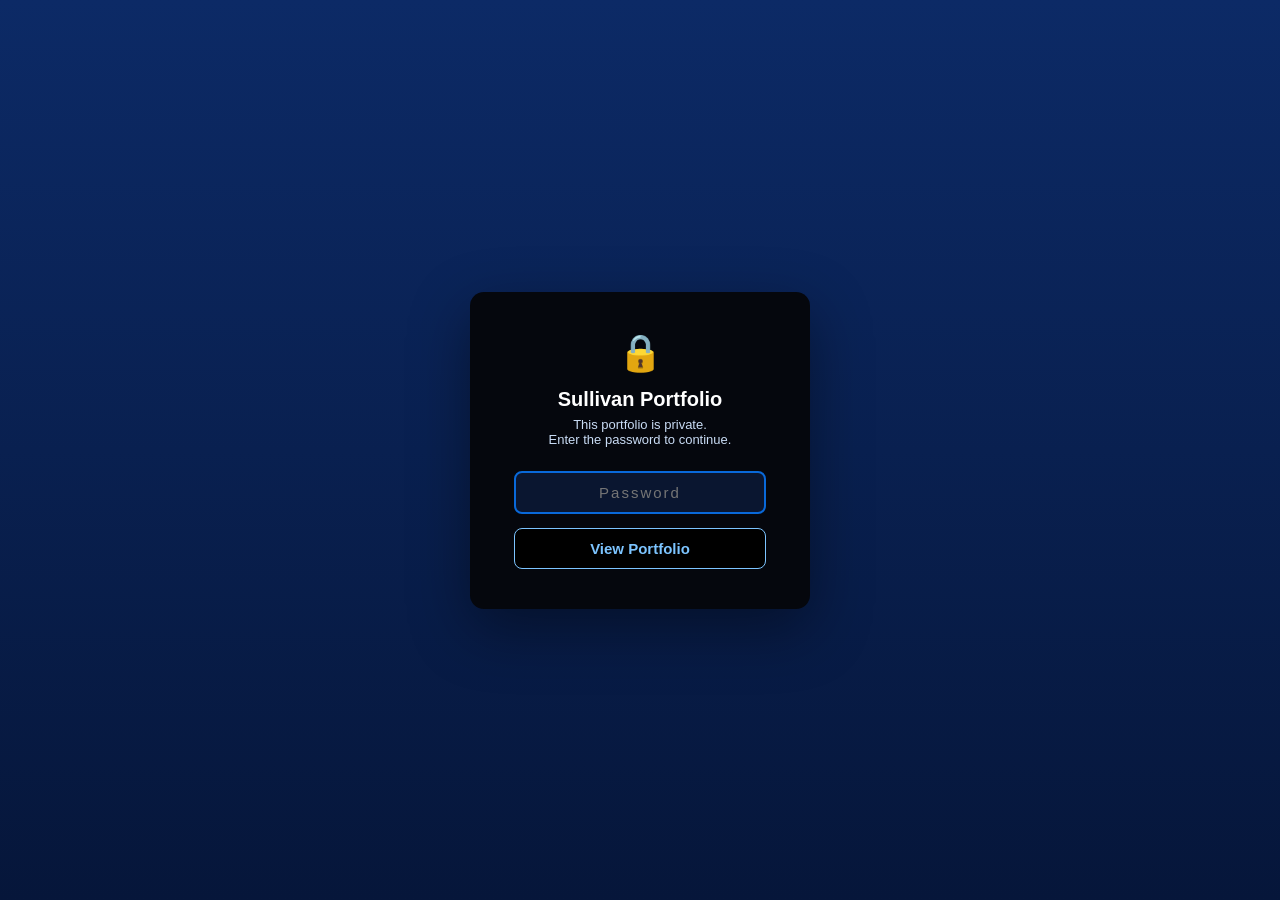
==== commit fcc1f8d3: "Stock tracker: match dark blue / black / light blue theme Co-Authored-By: Claude Opus 5.5 <noreply@a" ====
--- a/index.html
+++ b/index.html
@@ -339,24 +339,27 @@
     .total-sub { font-size: 12.5px; }
   }
 
-  /* ── DARK THEME (colors only) ── white → dark blue, navy → near-black */
+  /* ── THEME (colors only): dark blue background, black panels, light blue accents ── */
   :root {
-    --navy: #070b12; --navy2: #0e1420;
-    --blue: #58a6ff; --green: #3fb950; --red: #ff6b6b;
+    --navy: #05070d; --navy2: #0d1220;
+    --blue: #7cc4ff; --green: #3fb950; --red: #ff6b6b;
     --green-bg: rgba(63,185,80,0.14); --red-bg: rgba(255,107,107,0.13);
-    --border: #22375a; --row-alt: #142844; --text: #e6edf3; --muted: #9fb0c6;
-  }
-  body { background: #0a1626; }
-  .toolbar, .card, #pw-box, #ov-box { background: #102240 !important; }
-  .header { background: linear-gradient(135deg, #05080d 0%, #0e1420 100%) !important; }
-  tbody tr:hover { background: #1b3558 !important; }
+    --border: #22406e; --row-alt: #0a1630; --text: #ffffff; --muted: #c9dcf5;
+  }
+  body { background: linear-gradient(180deg, #0c2a66, #06163a) fixed; }
+  .toolbar, .card, #pw-box, #ov-box { background: #05070d !important; }
+  .header { background: #000 !important; border-bottom: 1px solid var(--border); }
+  .btn-refresh { background: #000 !important; color: #7cc4ff !important; border: 1px solid #7cc4ff !important; }
+  .btn-refresh:hover:not(:disabled) { background: #0d1220 !important; }
+  tbody tr:hover { background: #102244 !important; }
   td { border-color: var(--border) !important; }
   tbody tr { border-bottom-color: var(--border) !important; }
   .card-header { border-color: var(--border) !important; }
-  #pw-overlay { background: #070b12 !important; }
-  #pw-box h2 { color: #e6edf3; } #pw-box p { color: var(--muted); }
-  #pw-input { background: #0a1626; color: #e6edf3; border-color: var(--border); }
-  #ov-text { color: #e6edf3; }
+  #pw-overlay { background: linear-gradient(180deg, #0c2a66, #06163a) !important; }
+  #pw-box h2 { color: #ffffff; } #pw-box p { color: var(--muted); }
+  #pw-input { background: #0a1630; color: #ffffff; border-color: var(--border); }
+  #pw-btn { background: #000 !important; color: #7cc4ff !important; border: 1px solid #7cc4ff !important; }
+  #ov-text { color: #ffffff; }
   .disclaimer { color: var(--muted); }
 </style>
 </head>
